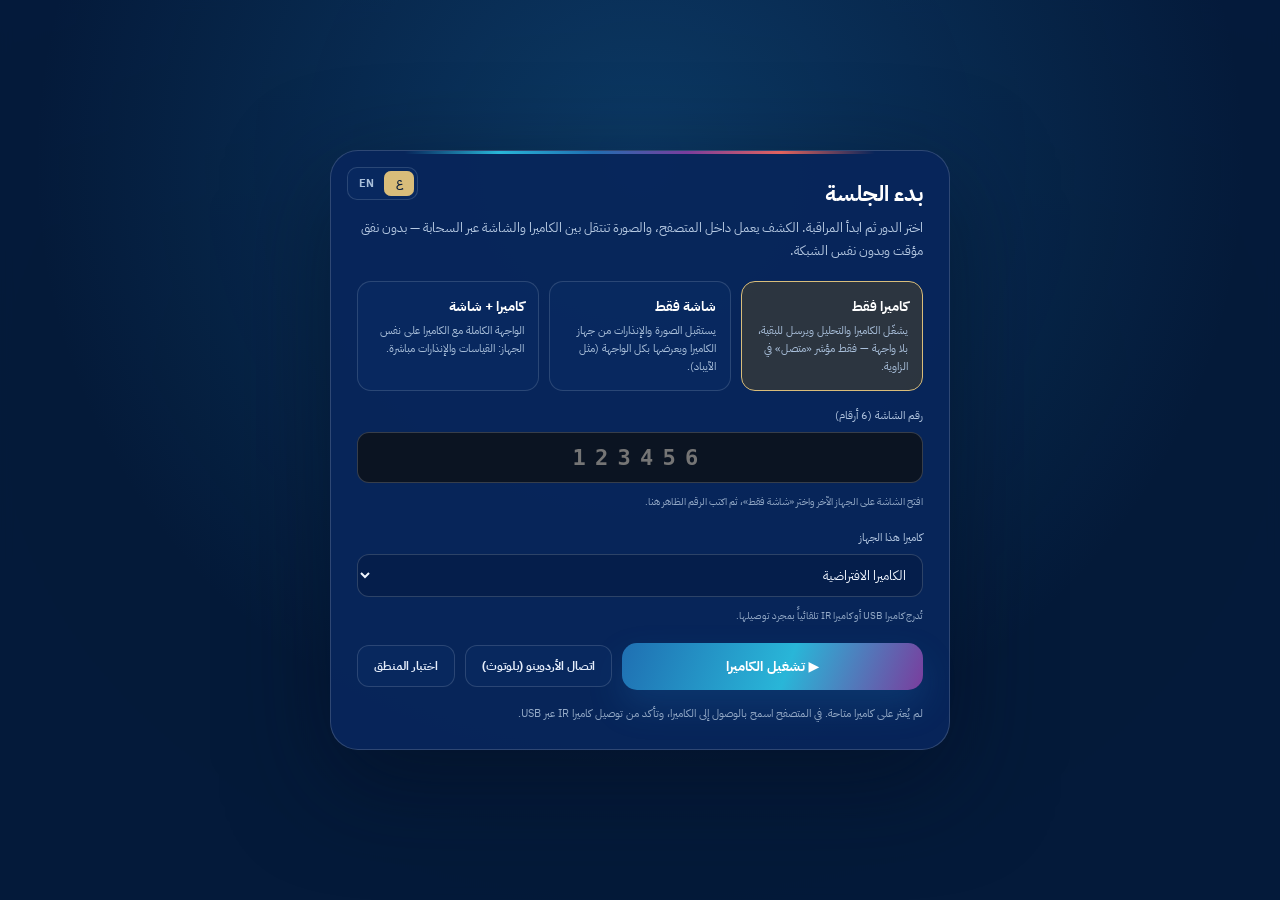
==== site/public/index.html @ 919a6147 "Restore camera and screen combined role" ====
<!DOCTYPE html>
<html lang="ar" dir="rtl">
<head>
<meta charset="utf-8" />
<meta name="viewport" content="width=device-width, initial-scale=1, viewport-fit=cover" />
<meta name="theme-color" content="#070b12" />
<link rel="icon" href="assets/brand-logo.png" />
<title>حارس الحجر الأسود الذكي — Smart Black Stone Guard</title>
<link rel="stylesheet" href="styles.css" />
<link rel="stylesheet" href="theme-andalus.css" />
<link rel="stylesheet" href="theme-dark.css" />
<script>try{document.documentElement.dataset.theme=localStorage.getItem('bsg.theme')||'dark'}catch(e){document.documentElement.dataset.theme='dark'}</script>
</head>
<body>
<div id="app" class="app">

  <canvas id="stage" class="stage"></canvas>
  <div class="solo-badge hidden" id="solo-badge"><i></i><span id="solo-text">متصل</span></div>
  <div class="vignette"></div>

  <!-- ===================== Top bar ===================== -->
  <header class="topbar hud" id="topbar">
    <div class="brand">
      <div class="brand-mark" aria-hidden="true">
        <img class="logo-light" src="assets/brand-logo.png" alt="" />
        <img class="logo-dark" src="assets/brand-logo-dark.png" alt="" />
      </div>
      <div class="brand-text">
        <h1 data-i18n="brand.title">حارس الحجر الأسود الذكي</h1>
        <p data-i18n="brand.sub">SMART BLACK STONE GUARD · WRO 2026 · مبدعو الأندلس</p>
      </div>
    </div>

    <div class="chips">
      <span class="chip" id="chip-role"><i></i><b data-i18n="chip.role">دور</b> <span>—</span></span>
      <span class="chip" id="chip-ai"><i></i><b data-i18n="chip.ai">AI</b> <span>—</span></span>
      <button class="chip chip-btn" id="chip-serial" title="Arduino">
        <i></i><b data-i18n="chip.arduino">الأردوينو</b> <span>—</span>
      </button>
      <span class="chip" id="chip-cloud"><i></i><b data-i18n="chip.cloud">السحابة</b> <span>—</span></span>
      <span class="chip" id="chip-fps"><i></i><b data-i18n="chip.fps">FPS</b> <span>—</span></span>
    </div>

    <div class="top-actions">
      <button class="icon-btn" id="btn-theme" title="الوضع الليلي">◐</button>
      <div class="lang-switch" role="group" aria-label="Language">
        <button data-lang-btn="ar" class="active" title="العربية">ع</button>
        <button data-lang-btn="en" title="English">EN</button>
      </div>
      <button class="icon-btn" id="btn-fullscreen" data-i18n-title="btn.fullscreen" title="ملء الشاشة (F)">⛶</button>
      <button class="icon-btn" id="btn-hud" data-i18n-title="btn.hud" title="إخفاء الواجهة (H)">◱</button>
      <button class="icon-btn" id="btn-settings" data-i18n-title="btn.settings" title="التشخيص والاتصال">⚙</button>
    </div>
  </header>

  <!-- ===================== Alert banner ===================== -->
  <div class="alert-banner hidden" id="alert-banner">
    <span class="pulse-dot"></span>
    <strong data-i18n="alert.title">حالة طوارئ — سقوط مؤكد</strong>
    <span class="alert-reason" id="alert-reason"></span>
  </div>

  <!-- ===================== Bio-metric sidebar ===================== -->
  <aside class="sidebar hud" id="sidebar">
    <h2><span data-i18n="sidebar.title">القياسات الحيوية</span> <span class="live">LIVE</span></h2>

    <div class="metric">
      <div class="metric-head"><span data-i18n="metric.torso">زاوية الجذع</span><b id="m-torso">—</b></div>
      <div class="bar"><div class="bar-fill" id="m-torso-bar"></div></div>
      <div class="metric-foot">
        <span data-i18n="metric.lying">0° مستلقٍ</span>
        <span data-i18n="metric.standing">90° واقف</span>
      </div>
    </div>

    <div class="metric-grid">
      <div class="cell"><span data-i18n="metric.drop">سرعة السقوط</span><b id="m-drop">0.00</b><em data-i18n="metric.unit">م/ث</em></div>
      <div class="cell"><span data-i18n="metric.stability">الاستقرار</span><b id="m-stab">0%</b></div>
      <div class="cell"><span data-i18n="metric.incidents">الحوادث</span><b id="m-incidents">0</b></div>
      <div class="cell"><span data-i18n="metric.light">الإضاءة</span><b id="m-light">—</b></div>
    </div>

    <div class="lamp-row" id="lamp-row">
      <span class="lamp-dot" id="lamp-dot"></span>
      <span id="lamp-text" data-i18n="lamp.idle">اللمبة التلقائية: غير مفعّلة</span>
    </div>

    <div class="subjects" id="subjects">
      <span class="dot"></span><span id="subjects-text" data-i18n="subjects.none">لا يوجد شخص في الإطار</span>
    </div>
  </aside>

  <!-- ===================== Incidents rail ===================== -->
  <aside class="rail hud" id="rail">
    <h2><span data-i18n="rail.title">الصندوق الأسود</span> <span class="count" id="rail-count">0</span></h2>
    <div class="rail-list" id="rail-list">
      <p class="rail-empty" data-i18n="rail.empty">لا توجد حوادث مسجّلة بعد</p>
    </div>
  </aside>

  <!-- ===================== Bottom bar ===================== -->
  <footer class="bottombar hud" id="bottombar">
    <div class="status-wrap">
      <div class="status-line" id="status-text" data-i18n="status.idle">اختر الدور ثم ابدأ المراقبة</div>
      <div class="recovery hidden" id="recovery">
        <span data-i18n="recovery.label">المصاب يقف — إلغاء تلقائي</span>
        <div class="recovery-bar"><div id="recovery-fill"></div></div>
        <b id="recovery-pct">0%</b>
      </div>
    </div>

    <div class="controls">
      <button class="ctl" data-key="f">⛶<span data-i18n="ctl.fullscreen">ملء الشاشة</span></button>
      <button class="ctl" data-key="h">◱<span data-i18n="ctl.hud">الواجهة</span></button>
      <button class="ctl" data-key="t">▶<span data-i18n="ctl.test">اختبار محاكاة</span></button>
      <button class="ctl" data-key="l">💡<span data-i18n="ctl.lamp">اختبار اللمبة</span></button>
      <button class="ctl" data-key="v">🔊<span data-i18n="ctl.voice">الصوت</span></button>
      <button class="ctl" data-key="b">📈<span data-i18n="ctl.sidebar">القياسات</span></button>
      <button class="ctl danger" data-key="q">■<span data-i18n="ctl.quit">إيقاف</span></button>
    </div>
  </footer>

  <!-- ===================== Setup / start panel ===================== -->
  <section class="setup" id="setup">
    <div class="setup-card">
      <div class="lang-switch setup-lang" role="group" aria-label="Language">
        <button data-lang-btn="ar" class="active" title="العربية">ع</button>
        <button data-lang-btn="en" title="English">EN</button>
      </div>
      <div class="setup-head">
        <h2 data-i18n="setup.title">بدء الجلسة</h2>
        <p data-i18n="setup.desc">اختر الدور ثم ابدأ المراقبة. الكشف يعمل داخل المتصفح بالكامل — لا تُرفع أي صورة إلى الخارج.</p>
      </div>

      <div class="role-grid">
        <button class="role selected" data-role="camera">
          <strong data-i18n="setup.cameraRole.title">كاميرا فقط</strong>
          <span data-i18n="setup.cameraRole.desc">يشغّل الكاميرا والتحليل ويرسل للبقية، بلا واجهة — فقط مؤشر «متصل» في الزاوية.</span>
        </button>
        <button class="role" data-role="view">
          <strong data-i18n="setup.viewRole.title">شاشة فقط</strong>
          <span data-i18n="setup.viewRole.desc">يستقبل الصورة والإنذارات من جهاز الكاميرا ويعرضها بكل الواجهة (مثل الآيباد).</span>
        </button>
        <button class="role" data-role="both">
          <strong data-i18n="setup.bothRole.title">كاميرا + شاشة</strong>
          <span data-i18n="setup.bothRole.desc">الواجهة الكاملة مع الكاميرا على نفس الجهاز: القياسات والإنذارات مباشرة.</span>
        </button>
      </div>

      <div class="field" id="pair-row">
        <label for="pair-input" data-i18n="setup.pairLabel">رقم الشاشة (6 أرقام)</label>
        <input id="pair-input" class="pair-input" inputmode="numeric" autocomplete="one-time-code"
               maxlength="6" pattern="[0-9]{6}" placeholder="123456" dir="ltr" />
        <p class="field-hint" data-i18n="setup.pairHint">افتح الشاشة على الجهاز الآخر واختر «شاشة فقط»، ثم اكتب الرقم الظاهر هنا.</p>
      </div>

      <div class="field" id="device-row">
        <label for="device-select" data-i18n="setup.camera">كاميرا هذا الجهاز</label>
        <select id="device-select"><option value="">—</option></select>
        <p class="field-hint" data-i18n="setup.hint">تُدرج كاميرا USB أو كاميرا IR تلقائياً بمجرد توصيلها.</p>
      </div>

      <div class="setup-actions">
        <button class="primary" id="btn-start" data-i18n="setup.start">▶ بدء المراقبة</button>
        <button class="ghost" id="btn-serial" data-i18n="setup.serial">اتصال الأردوينو (بلوتوث)</button>
        <button class="ghost" id="btn-diagnostics" data-i18n="setup.selftest">اختبار المنطق</button>
      </div>

      <p class="setup-note" id="setup-note"></p>
    </div>
  </section>

  <!-- ===================== Waiting (viewer) ===================== -->
  <div class="waiting hidden" id="waiting">
    <div class="waiting-box">
      <div class="spinner"></div>
      <h2 id="waiting-title" data-i18n="waiting.title">بانتظار جهاز الكاميرا…</h2>
      <p id="waiting-desc" data-i18n="waiting.desc">افتح الصفحة على جهاز الكاميرا، واكتب رقم الاقتران التالي في خانة «رقم الشاشة».</p>
      <div class="pair-code-card" id="pair-card">
        <span class="pair-code-label" data-i18n="waiting.codeLabel">رقم الاقتران</span>
        <div class="pair-code" id="pair-code" dir="ltr">------</div>
        <button class="ghost small" id="pair-copy" data-i18n="waiting.copy">نسخ الرقم</button>
      </div>
      <p class="waiting-hint" data-i18n="waiting.codeHint">الرقم يتغيّر لكل جلسة، ويعمل من أي شبكة — لا يلزم نفس الواي فاي.</p>

      <!-- Camera-only: shown while we prove the code with the display -->
      <div class="pair-code-card hidden" id="pair-pending-card">
        <span class="pair-code-label" data-i18n="pair.codeLabel">الرقم الذي أدخلته</span>
        <div class="pair-code" id="pair-pending-code" dir="ltr">------</div>
        <p class="pair-pending-note" data-i18n="pair.pendingNote">لن تُفتح الكاميرا إلا بعد تأكيد الشاشة.</p>
      </div>
    </div>
  </div>

  <!-- ===================== Diagnostics & link drawer ===================== -->
  <div class="drawer hidden" id="drawer">
    <div class="drawer-head">
      <h2 data-i18n="drawer.title">التشخيص والاتصال</h2>
      <button class="icon-btn" id="btn-close-drawer" title="Close">✕</button>
    </div>

    <section class="serial-panel">
      <h3 data-i18n="drawer.serialTitle">منفذ الأردوينو / بلوتوث HC-05</h3>
      <div class="serial-row">
        <select id="port-select"><option value="">—</option></select>
        <button class="ghost small" id="btn-refresh-ports" data-i18n="drawer.refresh">تحديث المنافذ</button>
        <button class="ghost small accent" id="btn-connect-serial" data-i18n="drawer.connect">اتصال</button>
      </div>
      <p class="field-hint" data-i18n="drawer.portsHint">اقترن بـ HC-05 من إعدادات ويندوز أولاً، ثم اختر المنفذ هنا.</p>
      <div class="serial-state" id="serial-state">—</div>

      <h4 data-i18n="drawer.logTitle">آخر الأوامر المرسلة</h4>
      <ul class="cmd-log" id="cmd-log">
        <li class="muted" data-i18n="drawer.noLog">لا توجد أوامر بعد</li>
      </ul>
    </section>

    <section class="serial-panel">
      <h3 data-i18n="drawer.cloudTitle">الموقع السحابي (tawaf.alk.sa)</h3>
      <div class="serial-row">
        <span class="serial-state" id="cloud-state" style="flex:1">—</span>
        <button class="ghost small" id="btn-cloud-check" data-i18n="drawer.cloudCheck">فحص الموقع</button>
      </div>
      <p class="field-hint" data-i18n="drawer.cloudHint">كل إنذار يُرسل إلى /api/alert ويُلغى بـ /api/resolve عند وقوف المصاب.</p>
    </section>

    <div class="drawer-selftest">
      <div class="drawer-head">
        <h2 data-i18n="setup.selftest">اختبار المنطق</h2>
        <button class="ghost small" id="btn-run-selftest" data-i18n="drawer.run">تشغيل الاختبار الذاتي</button>
      </div>
      <pre id="selftest-out" data-i18n="drawer.idle">لم يُشغَّل بعد.</pre>
    </div>

    <div class="drawer-foot" id="drawer-meta"></div>
  </div>

  <div class="toast hidden" id="toast"></div>
</div>

<script type="module" src="js/app.js"></script>
</body>
</html>
---- site/public/styles.css ----
/* =========================================================================
   Smart Black Stone Guard — web console
   Dark glass HUD, RTL first, sized for a laptop and an iPad in landscape.
   ========================================================================= */

@font-face {
  font-family: "PlexArabic";
  src: url("fonts/IBMPlexSansArabic-400.ttf") format("truetype");
  font-weight: 400;
  font-display: swap;
}
@font-face {
  font-family: "PlexArabic";
  src: url("fonts/IBMPlexSansArabic-700.ttf") format("truetype");
  font-weight: 700;
  font-display: swap;
}

/* Palette matches andalus.alk.sa: deep navy scene, white glass cards,
   navy gradients, gold + cyan accent line.
   (#08265b navy · #1768a5 blue · #71d1df cyan · #d9bd7a gold · #8e2525 red) */
:root {
  --bg: #071b3a;
  --glass: rgba(8, 38, 91, 0.72);
  --glass-strong: rgba(6, 31, 74, 0.94);
  --line: rgba(255, 255, 255, 0.18);
  --text: #f2f7ff;
  --muted: #a9bfda;
  --teal: #71d1df;
  --teal-dim: rgba(113, 209, 223, 0.16);
  --red: #e26060;
  --red-deep: #8e2525;
  --amber: #d9bd7a;
  --blue: #7fb3dd;
  --navy: #08265b;
  --gold: #d9bd7a;
  --ink: #112343;
  --radius: 18px;
  --shadow: 0 24px 70px rgba(3, 15, 35, 0.5);
}

* { box-sizing: border-box; }

html, body {
  margin: 0;
  height: 100%;
  background: var(--bg);
  color: var(--text);
  font-family: "PlexArabic", "Segoe UI", system-ui, -apple-system, sans-serif;
  overflow: hidden;
  -webkit-font-smoothing: antialiased;
  -webkit-tap-highlight-color: transparent;
}

.app {
  position: fixed;
  inset: 0;
  isolation: isolate;
}

/* ------------------------------- video stage ---------------------------- */
.stage {
  position: absolute;
  inset: 0;
  width: 100%;
  height: 100%;
  object-fit: cover;
  background: #04070c;
  transform: none;
}

.vignette {
  position: absolute;
  inset: 0;
  pointer-events: none;
  background:
    radial-gradient(ellipse at 50% 45%, transparent 45%, rgba(0, 0, 0, 0.55) 100%),
    linear-gradient(to bottom, rgba(3, 6, 11, 0.82), transparent 22%, transparent 70%, rgba(3, 6, 11, 0.9));
  transition: box-shadow 0.25s ease;
}

body.alarm .vignette {
  box-shadow: inset 0 0 0 8px rgba(255, 59, 78, 0.75), inset 0 0 90px rgba(255, 59, 78, 0.35);
  animation: alarm-pulse 0.85s ease-in-out infinite;
}
@keyframes alarm-pulse {
  0%, 100% { box-shadow: inset 0 0 0 6px rgba(255, 59, 78, 0.5), inset 0 0 60px rgba(255, 59, 78, 0.2); }
  50% { box-shadow: inset 0 0 0 12px rgba(255, 59, 78, 0.9), inset 0 0 130px rgba(255, 59, 78, 0.45); }
}

/* --------------------------------- HUD --------------------------------- */
.hud {
  position: absolute;
  background: var(--glass);
  border: 1px solid var(--line);
  border-radius: var(--radius);
  backdrop-filter: blur(14px) saturate(1.15);
  -webkit-backdrop-filter: blur(14px) saturate(1.15);
  box-shadow: var(--shadow);
  z-index: 5;
}

body.hud-off .hud { opacity: 0; pointer-events: none; }
.hud { transition: opacity 0.22s ease, transform 0.22s ease; }

/* -------------------------------- topbar -------------------------------- */
.topbar {
  inset-block-start: 18px;
  inset-inline: 18px;
  display: flex;
  align-items: center;
  gap: 18px;
  padding: 12px 18px;
  z-index: 9; /* stays usable while the start panel is open */
}

.setup-lang {
  position: absolute;
  inset-block-start: 16px;
  inset-inline-end: 16px;
}

.brand { display: flex; align-items: center; gap: 12px; min-width: 0; }
.brand-mark { color: var(--teal); width: 42px; height: 42px; flex: none; }
.brand-mark svg { width: 100%; height: 100%; }
.brand-text h1 {
  margin: 0;
  font-size: clamp(15px, 1.4vw, 20px);
  font-weight: 700;
  letter-spacing: 0.2px;
  white-space: nowrap;
}
.brand-text p {
  margin: 2px 0 0;
  font-size: 10.5px;
  color: var(--muted);
  letter-spacing: 0.7px;
  direction: ltr;
  text-align: start;
  unicode-bidi: plaintext;
  white-space: nowrap;
}

.chips { display: flex; flex-wrap: wrap; gap: 8px; margin-inline-start: auto; }
.chip {
  display: inline-flex;
  align-items: center;
  gap: 6px;
  padding: 5px 11px;
  border-radius: 999px;
  border: 1px solid var(--line);
  background: rgba(12, 20, 32, 0.7);
  font-size: 11.5px;
  color: var(--muted);
  white-space: nowrap;
}
.chip b { color: var(--text); font-weight: 700; }
.chip i {
  width: 7px; height: 7px; border-radius: 50%;
  background: #5b6b80; box-shadow: 0 0 0 3px rgba(91, 107, 128, 0.14);
}
.chip.on i { background: var(--teal); box-shadow: 0 0 0 3px rgba(46, 230, 200, 0.18); }
.chip.warn i { background: var(--amber); box-shadow: 0 0 0 3px rgba(255, 176, 32, 0.18); }
.chip.off i { background: #64748b; }
.chip.bad i { background: var(--red); box-shadow: 0 0 0 3px rgba(255, 59, 78, 0.2); }

.top-actions { display: flex; gap: 6px; }
.icon-btn {
  width: 34px; height: 34px;
  display: grid; place-items: center;
  background: rgba(18, 28, 44, 0.8);
  color: var(--text);
  border: 1px solid var(--line);
  border-radius: 10px;
  cursor: pointer;
  font-size: 14px;
  transition: background 0.15s ease, border-color 0.15s ease;
}
.icon-btn:hover { background: rgba(32, 48, 72, 0.9); border-color: rgba(120, 180, 230, 0.5); }

/* ------------------------------- sidebar -------------------------------- */
.sidebar {
  inset-block-start: 92px;
  inset-inline-start: 18px;
  width: 268px;
  padding: 16px;
  display: flex;
  flex-direction: column;
  gap: 14px;
}
.sidebar h2, .rail h2 {
  margin: 0;
  font-size: 12px;
  letter-spacing: 0.4px;
  color: var(--muted);
  display: flex;
  align-items: center;
  gap: 8px;
  font-weight: 700;
}
.live {
  font-size: 9px;
  color: var(--teal);
  border: 1px solid rgba(46, 230, 200, 0.4);
  border-radius: 999px;
  padding: 1px 7px;
  direction: ltr;
}

.metric-head { display: flex; justify-content: space-between; align-items: baseline; font-size: 12px; color: var(--muted); }
.metric-head b { color: var(--text); font-size: 19px; font-variant-numeric: tabular-nums; }
.bar { height: 8px; border-radius: 999px; background: rgba(30, 44, 64, 0.9); overflow: hidden; margin-top: 7px; }
.bar-fill {
  height: 100%; width: 90%;
  border-radius: 999px;
  background: linear-gradient(90deg, #2ee6c8, #4aa8ff);
  transition: width 0.18s linear, background 0.25s ease;
}
.bar-fill.low { background: linear-gradient(90deg, #ff3b4e, #ff8a3d); }
.metric-foot { display: flex; justify-content: space-between; font-size: 9.5px; color: #61748c; margin-top: 5px; }

.metric-grid { display: grid; grid-template-columns: 1fr 1fr; gap: 8px; }
.cell {
  background: rgba(16, 25, 39, 0.72);
  border: 1px solid rgba(72, 104, 140, 0.22);
  border-radius: 12px;
  padding: 9px 11px;
  display: flex;
  flex-direction: column;
  gap: 1px;
}
.cell span { font-size: 10px; color: var(--muted); }
.cell b { font-size: 16px; font-variant-numeric: tabular-nums; }
.cell em { font-style: normal; font-size: 9px; color: #61748c; }

.lamp-row, .subjects {
  display: flex; align-items: center; gap: 8px;
  font-size: 11px; color: var(--muted);
  background: rgba(14, 22, 34, 0.7);
  border: 1px solid rgba(72, 104, 140, 0.2);
  border-radius: 10px;
  padding: 7px 10px;
}
.lamp-dot { width: 8px; height: 8px; border-radius: 50%; background: #4a5b70; }
.lamp-row.on .lamp-dot { background: var(--amber); box-shadow: 0 0 12px rgba(255, 176, 32, 0.8); }
.lamp-row.on { color: #ffd08a; }
.subjects .dot { width: 7px; height: 7px; border-radius: 50%; background: var(--teal); box-shadow: 0 0 10px rgba(46, 230, 200, 0.7); }
.subjects.empty .dot { background: #5b6b80; box-shadow: none; }

/* -------------------------------- rail ---------------------------------- */
.rail {
  inset-block-start: 92px;
  inset-inline-end: 18px;
  width: 208px;
  max-height: calc(100vh - 210px);
  padding: 14px;
  display: flex;
  flex-direction: column;
  gap: 10px;
}
.rail h2 .count {
  margin-inline-start: auto;
  font-size: 11px;
  color: var(--teal);
  background: var(--teal-dim);
  padding: 1px 8px;
  border-radius: 999px;
}
.rail-list { display: flex; flex-direction: column; gap: 8px; overflow-y: auto; }
.rail-empty { font-size: 10.5px; color: #61748c; margin: 4px 0; line-height: 1.7; }
.shot {
  position: relative;
  border-radius: 10px;
  overflow: hidden;
  border: 1px solid rgba(90, 130, 170, 0.3);
  background: #0b1220;
  aspect-ratio: 16 / 10;
}
.shot img { width: 100%; height: 100%; object-fit: cover; display: block; }
.shot time {
  position: absolute; bottom: 0; inset-inline: 0;
  font-size: 9.5px; padding: 3px 6px;
  background: linear-gradient(transparent, rgba(0, 0, 0, 0.85));
  direction: ltr; text-align: start;
}

/* ------------------------------ bottombar ------------------------------- */
.bottombar {
  inset-block-end: 18px;
  inset-inline: 18px;
  padding: 12px 16px;
  display: flex;
  align-items: center;
  gap: 18px;
}
.status-wrap { min-width: 0; flex: 1; }
.status-line { font-size: 12.5px; color: #cfe0f5; white-space: nowrap; overflow: hidden; text-overflow: ellipsis; }
.recovery { display: flex; align-items: center; gap: 10px; margin-top: 7px; font-size: 10.5px; color: var(--blue); }
.recovery-bar { flex: 1; height: 6px; border-radius: 999px; background: rgba(30, 44, 64, 0.9); overflow: hidden; max-width: 260px; }
#recovery-fill { height: 100%; width: 0%; background: linear-gradient(90deg, #4aa8ff, #2ee6c8); transition: width 0.12s linear; }
.recovery b { font-variant-numeric: tabular-nums; }

.controls { display: flex; gap: 7px; flex-wrap: wrap; justify-content: flex-end; }
.ctl {
  display: flex; flex-direction: column; align-items: center; gap: 2px;
  min-width: 66px;
  padding: 7px 9px;
  background: rgba(18, 28, 44, 0.8);
  border: 1px solid var(--line);
  border-radius: 12px;
  color: var(--text);
  font-family: inherit;
  font-size: 13px;
  cursor: pointer;
  transition: background 0.15s ease, transform 0.1s ease, border-color 0.15s ease;
}
.ctl span { font-size: 9px; color: var(--muted); white-space: nowrap; }
.ctl:hover { background: rgba(34, 52, 78, 0.9); border-color: rgba(120, 180, 230, 0.45); }
.ctl:active { transform: translateY(1px); }
.ctl.danger { border-color: rgba(255, 59, 78, 0.45); color: #ff8c98; }
.ctl.active { border-color: rgba(46, 230, 200, 0.6); background: rgba(20, 60, 60, 0.75); }

/* -------------------------------- alert --------------------------------- */
.alert-banner {
  position: absolute;
  inset-block-start: 92px;
  inset-inline: 0;
  margin-inline: auto;
  width: fit-content;
  max-width: min(760px, 92vw);
  display: flex;
  align-items: center;
  gap: 12px;
  padding: 12px 22px;
  border-radius: 999px;
  background: linear-gradient(100deg, rgba(150, 12, 28, 0.94), rgba(88, 6, 18, 0.94));
  border: 1px solid rgba(255, 120, 130, 0.55);
  box-shadow: 0 14px 40px rgba(255, 20, 45, 0.28);
  z-index: 6;
  animation: banner-in 0.25s ease;
}
.alert-banner strong { font-size: 15px; color: #fff; }
.alert-reason { font-size: 11px; color: #ffd7db; direction: ltr; }
.pulse-dot { width: 10px; height: 10px; border-radius: 50%; background: #ff5c6c; box-shadow: 0 0 0 0 rgba(255, 92, 108, 0.7); animation: pulse 1.1s infinite; }
@keyframes pulse {
  70% { box-shadow: 0 0 0 12px rgba(255, 92, 108, 0); }
  100% { box-shadow: 0 0 0 0 rgba(255, 92, 108, 0); }
}
@keyframes banner-in { from { opacity: 0; transform: translateY(-8px); } to { opacity: 1; transform: none; } }

/* -------------------------------- setup --------------------------------- */
.setup {
  position: absolute;
  inset: 0;
  display: grid;
  place-items: center;
  padding: 24px;
  z-index: 8;
  background:
    radial-gradient(circle at 50% 20%, rgba(20, 60, 90, 0.35), transparent 60%),
    rgba(4, 7, 12, 0.86);
  backdrop-filter: blur(6px);
  overflow-y: auto;
}
.setup.hidden { display: none; }
.setup-card {
  position: relative;
  width: min(620px, 100%);
  background: var(--glass-strong);
  border: 1px solid var(--line);
  border-radius: 24px;
  padding: 26px;
  box-shadow: var(--shadow);
}
.setup-head h2 { margin: 0 0 6px; font-size: 22px; }
.setup-head p { margin: 0 0 18px; font-size: 12.5px; color: var(--muted); line-height: 1.9; }

.role-grid { display: grid; grid-template-columns: repeat(3, minmax(0, 1fr)); gap: 10px; margin-bottom: 16px; }
.role {
  text-align: start;
  padding: 14px;
  border-radius: 14px;
  border: 1px solid var(--line);
  background: rgba(16, 25, 39, 0.7);
  color: var(--text);
  font-family: inherit;
  cursor: pointer;
  display: flex;
  flex-direction: column;
  gap: 5px;
  transition: border-color 0.15s ease, background 0.15s ease;
}
.role strong { font-size: 13.5px; }
.role span { font-size: 10.5px; color: var(--muted); line-height: 1.7; }
.role.selected { border-color: rgba(46, 230, 200, 0.65); background: rgba(16, 58, 56, 0.55); }

.field { display: flex; flex-direction: column; gap: 8px; margin-bottom: 18px; }
.field label { font-size: 11px; color: var(--muted); }
.field select {
  width: 100%;
  padding: 10px 12px;
  border-radius: 12px;
  border: 1px solid var(--line);
  background: rgba(12, 20, 32, 0.95);
  color: var(--text);
  font-family: inherit;
  font-size: 12.5px;
}
.field-hint { margin: 2px 0 0; font-size: 10px; color: #66798f; line-height: 1.8; }

.pair-input {
  width: 100%;
  padding: 12px 14px;
  border-radius: 12px;
  border: 1px solid var(--line);
  background: rgba(12, 20, 32, 0.95);
  color: var(--text);
  font-family: "IBM Plex Mono", ui-monospace, monospace;
  font-size: 22px;
  font-weight: 700;
  letter-spacing: 0.42em;
  text-align: center;
  outline: none;
}
.pair-input:focus { border-color: rgba(46, 230, 200, 0.65); box-shadow: 0 0 0 3px rgba(46, 230, 200, 0.12); }

.setup-actions { display: flex; gap: 10px; align-items: center; flex-wrap: wrap; }
.primary {
  flex: 1;
  min-width: 190px;
  padding: 13px 20px;
  border-radius: 14px;
  border: none;
  background: linear-gradient(100deg, #1fd3b6, #3d92ff);
  color: #04121a;
  font-family: inherit;
  font-size: 14px;
  font-weight: 700;
  cursor: pointer;
  box-shadow: 0 12px 30px rgba(31, 211, 182, 0.25);
}
.primary:disabled { opacity: 0.6; cursor: progress; }
.ghost {
  padding: 11px 16px;
  border-radius: 12px;
  border: 1px solid var(--line);
  background: rgba(18, 28, 44, 0.8);
  color: var(--text);
  font-family: inherit;
  font-size: 12px;
  cursor: pointer;
}
.ghost:hover { border-color: rgba(120, 180, 230, 0.5); }
.setup-note { margin: 14px 0 0; font-size: 10.5px; color: #6b7f99; line-height: 1.9; }
.setup-note:empty { display: none; }

/* ---------------------------- share links ------------------------------- */
.share-row {
  margin-top: 16px;
  padding-top: 14px;
  border-top: 1px solid var(--line);
  display: grid;
  grid-template-columns: 1fr 1fr;
  gap: 8px;
}
.share-title {
  grid-column: 1 / -1;
  font-size: 10px;
  letter-spacing: 0.14em;
  text-transform: uppercase;
  color: #6b7f99;
}
.share-copy {
  display: flex;
  flex-direction: column;
  gap: 3px;
  padding: 9px 11px;
  border-radius: 11px;
  border: 1px solid var(--line);
  background: rgba(18, 28, 44, 0.8);
  color: var(--text);
  font-family: inherit;
  text-align: start;
  cursor: pointer;
  min-width: 0;
}
.share-copy:hover { border-color: rgba(120, 180, 230, 0.55); }
.share-copy b { font-size: 11px; font-weight: 600; }
.share-copy span {
  font-size: 10px;
  color: #7d93ad;
  direction: ltr;
  text-align: start;
  white-space: nowrap;
  overflow: hidden;
  text-overflow: ellipsis;
}
.share-note {
  grid-column: 1 / -1;
  font-size: 10px;
  color: #66798f;
  line-height: 1.8;
}
@media (max-width: 520px) {
  .share-row { grid-template-columns: 1fr; }
}

/* ------------------------------- waiting -------------------------------- */
.waiting {
  position: absolute; inset: 0;
  display: grid; place-items: center;
  z-index: 7;
  background: rgba(4, 7, 12, 0.96);
}
.waiting.hidden { display: none; }
.waiting-box { text-align: center; max-width: 420px; padding: 28px; }
.waiting-box h2 { font-size: 19px; margin: 18px 0 8px; }
.waiting-box p { font-size: 12px; color: var(--muted); line-height: 1.9; margin: 0; }
.pair-code-card {
  margin: 22px auto 14px;
  padding: 16px 20px 14px;
  max-width: 320px;
  border: 1px solid rgba(46, 230, 200, 0.32);
  border-radius: 18px;
  background: rgba(10, 24, 30, 0.75);
  display: flex;
  flex-direction: column;
  align-items: center;
  gap: 8px;
}
.pair-code-label { font-size: 10.5px; color: var(--muted); letter-spacing: 0.02em; }
.pair-code {
  font-family: "IBM Plex Mono", ui-monospace, monospace;
  font-size: clamp(34px, 9vw, 46px);
  font-weight: 700;
  letter-spacing: 0.22em;
  padding-inline-start: 0.22em;
  color: var(--teal);
  text-shadow: 0 0 22px rgba(46, 230, 200, 0.35);
  line-height: 1.1;
}
.waiting-hint { font-size: 10.5px !important; color: #6b7f99 !important; }
.pair-pending-note { font-size: 10.5px; color: #6b7f99; margin: 0; }
.pair-code-card.hold { border-color: rgba(255, 120, 120, 0.6); }

/* Camera-only shell: from the moment pairing starts, the dashboard is gone.
   Only the pending card (and later the solo badge) may ever be seen here. */
body.cam-shell .hud,
body.cam-shell .video-hint,
body.cam-shell .alert-banner { display: none !important; }

/* long-press to stop on the camera-only badge (position/colours live in the themes) */
.solo-badge {
  touch-action: none;
  -webkit-user-select: none;
  user-select: none;
  cursor: pointer;
}
.solo-badge::after {
  content: "";
  position: absolute;
  inset: 0;
  border-radius: inherit;
  box-shadow: inset 0 0 0 2px rgba(255, 120, 120, 0.75);
  opacity: 0;
  transition: opacity 0.15s ease;
  pointer-events: none;
}
.solo-badge.hold::after { opacity: 1; }
.spinner {
  width: 42px; height: 42px; margin: 0 auto;
  border-radius: 50%;
  border: 3px solid rgba(46, 230, 200, 0.18);
  border-top-color: var(--teal);
  animation: spin 1s linear infinite;
}
@keyframes spin { to { transform: rotate(360deg); } }

/* ------------------------------- drawer --------------------------------- */
.drawer {
  position: absolute;
  inset-block: 0;
  inset-inline-end: 0;
  width: min(480px, 96vw);
  background: rgba(6, 11, 19, 0.97);
  border-inline-start: 1px solid var(--line);
  z-index: 10;
  display: flex;
  flex-direction: column;
  padding: 18px;
  gap: 12px;
  transition: transform 0.25s ease;
}
.drawer.hidden { transform: translateX(-110%); display: flex; pointer-events: none; }
html[dir="rtl"] .drawer.hidden { transform: translateX(110%); }
.drawer-head { display: flex; align-items: center; justify-content: space-between; }
.drawer-head h2 { margin: 0; font-size: 16px; }
.diag-body { flex: 1; overflow: auto; display: flex; flex-direction: column; gap: 10px; }
.diag-body pre {
  margin: 0;
  padding: 12px;
  border-radius: 12px;
  background: rgba(12, 20, 32, 0.9);
  border: 1px solid rgba(72, 104, 140, 0.22);
  font-family: "SFMono-Regular", Consolas, monospace;
  font-size: 10.5px;
  line-height: 1.7;
  whitespace: pre-wrap;
  white-space: pre-wrap;
  direction: ltr;
  text-align: left;
  max-height: 60vh;
  overflow: auto;
}
.drawer-foot { font-size: 10px; color: #61748c; direction: ltr; text-align: left; line-height: 1.7; }

/* -------------------------------- toast --------------------------------- */
.toast {
  position: absolute;
  inset-block-end: 104px;
  inset-inline: 0;
  margin-inline: auto;
  width: fit-content;
  max-width: 80vw;
  padding: 10px 18px;
  border-radius: 12px;
  background: rgba(12, 24, 40, 0.95);
  border: 1px solid rgba(46, 230, 200, 0.45);
  color: var(--text);
  font-size: 12px;
  z-index: 12;
  animation: banner-in 0.2s ease;
}
.toast.hidden { display: none; }
.toast.error { border-color: rgba(255, 59, 78, 0.6); color: #ffc9cf; }

/* --------------------------- language switch ---------------------------- */
.lang-switch {
  display: flex;
  align-items: center;
  gap: 2px;
  padding: 3px;
  border-radius: 10px;
  background: rgba(18, 28, 44, 0.8);
  border: 1px solid var(--line);
}
.lang-switch button {
  border: none;
  background: transparent;
  color: var(--muted);
  font-family: inherit;
  font-size: 11px;
  font-weight: 700;
  padding: 4px 8px;
  border-radius: 7px;
  cursor: pointer;
  min-width: 30px;
}
.lang-switch button.active {
  background: rgba(46, 230, 200, 0.18);
  color: var(--teal);
  box-shadow: inset 0 0 0 1px rgba(46, 230, 200, 0.35);
}

.chip-btn {
  font-family: inherit;
  cursor: pointer;
}
.chip-btn:hover { border-color: rgba(46, 230, 200, 0.5); }

/* ---------------------------- serial panel ------------------------------ */
.drawer { overflow-y: auto; }
.serial-panel {
  border: 1px solid var(--line);
  border-radius: 14px;
  padding: 12px;
  background: rgba(12, 20, 32, 0.72);
  display: flex;
  flex-direction: column;
  gap: 8px;
}
.serial-panel h3 {
  margin: 0;
  font-size: 12px;
  color: var(--text);
  font-weight: 700;
}
.serial-panel h4 {
  margin: 6px 0 0;
  font-size: 10.5px;
  color: var(--muted);
  font-weight: 400;
}
.serial-row { display: flex; gap: 6px; flex-wrap: wrap; }
.serial-row select {
  flex: 1;
  min-width: 120px;
  padding: 8px 10px;
  border-radius: 10px;
  border: 1px solid var(--line);
  background: rgba(8, 14, 24, 0.95);
  color: var(--text);
  font-family: inherit;
  font-size: 11.5px;
}
.ghost.small { padding: 8px 10px; font-size: 10.5px; }
.ghost.accent { border-color: rgba(46, 230, 200, 0.5); color: var(--teal); }
.serial-state {
  font-size: 11px;
  color: var(--muted);
  padding: 6px 9px;
  border-radius: 9px;
  background: rgba(8, 14, 24, 0.7);
  direction: ltr;
  text-align: start;
  unicode-bidi: plaintext;
}
.serial-state.on { color: var(--teal); }
.serial-state.bad { color: #ff8c98; }
.cmd-log {
  list-style: none;
  margin: 0;
  padding: 0;
  display: flex;
  flex-direction: column;
  gap: 4px;
  max-height: 118px;
  overflow-y: auto;
}
.cmd-log li {
  font-size: 10.5px;
  font-family: "SFMono-Regular", Consolas, monospace;
  color: #b9cbe0;
  background: rgba(8, 14, 24, 0.7);
  border-radius: 7px;
  padding: 4px 8px;
  direction: ltr;
  text-align: left;
  unicode-bidi: plaintext;
}
.cmd-log li.muted { color: #61748c; font-family: inherit; direction: inherit; text-align: inherit; }
.cmd-log li.fail { color: #ff9aa3; }
.drawer-selftest { display: flex; flex-direction: column; gap: 8px; }
.drawer-selftest .drawer-head { gap: 8px; }

/* LTR mirroring for the few things that are not logical */
html[dir="ltr"] .brand-text p { text-align: left; }
html[dir="ltr"] .metric-head b { direction: ltr; }

/* ------------------------ video tap / lightbox -------------------------- */
.stage { cursor: zoom-in; }
body.hud-off .stage { cursor: zoom-out; }

.video-hint {
  position: absolute;
  inset-block-end: 110px;
  inset-inline: 0;
  margin-inline: auto;
  width: fit-content;
  padding: 8px 16px;
  border-radius: 999px;
  background: rgba(8, 16, 28, 0.88);
  border: 1px solid rgba(46, 230, 200, 0.35);
  color: #cfe8ff;
  font-size: 11.5px;
  z-index: 7;
  pointer-events: none;
  animation: banner-in 0.25s ease;
  transition: opacity 0.6s ease;
}
.video-hint.fade { opacity: 0; }

.lightbox {
  position: absolute;
  inset: 0;
  z-index: 30;
  display: grid;
  place-items: center;
  gap: 10px;
  background: rgba(2, 5, 10, 0.94);
  backdrop-filter: blur(6px);
  padding: 24px;
}
.lightbox.hidden { display: none !important; }
.lightbox img {
  max-width: min(94vw, 1500px);
  max-height: 84vh;
  border-radius: 14px;
  border: 1px solid rgba(120, 180, 230, 0.35);
  box-shadow: 0 24px 70px rgba(0, 0, 0, 0.6);
  background: #04070c;
}
.lightbox-caption {
  font-size: 12px;
  color: var(--muted);
  display: flex;
  gap: 12px;
  align-items: center;
}
.lightbox-close {
  position: absolute;
  inset-block-start: 18px;
  inset-inline-end: 18px;
  width: 40px;
  height: 40px;
  border-radius: 12px;
  border: 1px solid var(--line);
  background: rgba(18, 28, 44, 0.9);
  color: var(--text);
  font-size: 16px;
  cursor: pointer;
}
.shot { cursor: zoom-in; }
.shot:hover { border-color: rgba(46, 230, 200, 0.6); }

.hidden { display: none !important; }
.hidden-soft { visibility: hidden; }

/* ------------------------------ responsive ------------------------------ */
@media (max-width: 1180px) {
  .rail { display: none; }
  .brand-text p { display: none; }
}

@media (max-width: 900px) {
  .topbar { padding: 10px 12px; gap: 10px; inset-block-start: 10px; inset-inline: 10px; }
  .brand-mark { width: 32px; height: 32px; }
  .brand-text h1 { font-size: 13px; }
  .chips { gap: 5px; }
  .chip { padding: 4px 8px; font-size: 9.5px; }
  .chip b { display: none; }
  .sidebar {
    inset-block-start: auto;
    inset-block-end: 84px;
    inset-inline-start: 10px;
    width: 210px;
    padding: 11px;
    gap: 9px;
  }
  .metric-grid { gap: 6px; }
  .cell { padding: 7px 8px; }
  .cell b { font-size: 14px; }
  .bottombar { inset-inline: 10px; inset-block-end: 10px; padding: 9px 10px; gap: 8px; flex-wrap: wrap; }
  .status-wrap { flex-basis: 100%; }
  .status-line { font-size: 11px; }
  .controls { width: 100%; justify-content: space-between; gap: 4px; }
  .ctl { min-width: 0; flex: 1; padding: 6px 4px; font-size: 12px; }
  .ctl span { font-size: 8px; }
  .setup-card { padding: 18px; }
  .role-grid { grid-template-columns: 1fr; }
  .alert-banner { inset-block-start: 74px; padding: 9px 14px; gap: 8px; }
  .alert-banner strong { font-size: 12.5px; }
  .alert-reason { display: none; }
}

/* ------------------------- phones (camera on mobile) --------------------- */
@media (max-width: 700px) {
  .topbar {
    flex-wrap: wrap;
    row-gap: 8px;
    padding: 10px 12px;
  }
  .brand-text { display: none; }
  .brand { flex: none; }
  .top-actions { margin-inline-start: auto; }
  .chips {
    order: 3;
    width: 100%;
    margin-inline-start: 0;
    flex-wrap: nowrap;
    overflow-x: auto;
    scrollbar-width: none;
  }
  .chips::-webkit-scrollbar { display: none; }
  .chip { flex: none; }
  /* The start card is taller than a phone screen: anchor it under the bar
     and let it scroll instead of being clipped at the top. */
  .setup { place-items: start center; padding: 150px 14px 28px; }
  .setup-card { padding: 16px; }
}

@media (max-height: 560px) {
  .sidebar { display: none; }
}
---- site/public/theme-andalus.css ----
/* =========================================================================
   ANDALUS THEME — white surfaces, same palette as andalus.alk.sa
   White glass (#fff / #f7f9fc), navy ink #112343, blue #1768a5,
   gold #d9bd7a, red #8e2525, plus the 1984 mark's cyan #29b6d8,
   blue #1f6fb2, purple #7a3d9d and coral #e2635e.
   Structure and behaviour are untouched: this file only repaints.
   ========================================================================= */

html, body { background: #f4f7fb; color: #112343; }

#app {
  background:
    radial-gradient(circle at 88% -8%, rgba(41, 182, 216, 0.16), transparent 42%),
    radial-gradient(circle at 6% 108%, rgba(122, 61, 157, 0.12), transparent 40%),
    #f4f7fb;
}

.stage { background: #e8eef7; }
/* No scrim bands: the camera image must stay clean, only a soft edge. */
.vignette {
  background: radial-gradient(ellipse at 50% 45%, transparent 58%, rgba(6, 26, 61, 0.18) 100%);
}
body.alarm .vignette {
  box-shadow: inset 0 0 0 8px rgba(142, 37, 37, 0.72), inset 0 0 90px rgba(142, 37, 37, 0.28);
  animation: alarm-pulse 0.85s ease-in-out infinite;
}
@keyframes alarm-pulse {
  0%, 100% { box-shadow: inset 0 0 0 6px rgba(142, 37, 37, 0.5), inset 0 0 60px rgba(142, 37, 37, 0.18); }
  50% { box-shadow: inset 0 0 0 12px rgba(142, 37, 37, 0.85), inset 0 0 130px rgba(142, 37, 37, 0.4); }
}

/* -------------------------------- brand --------------------------------- */
.brand-mark img {
  width: 100%;
  height: 100%;
  object-fit: contain;
  display: block;
}
/* Light surfaces use the navy “1984” mark; dark mode uses the white one. */
.brand-mark .logo-dark { display: none; }

/* --------------------- camera-only mode: badge only --------------------- */
.solo-badge {
  position: fixed;
  inset-block-start: 14px;
  inset-inline-start: 14px;
  z-index: 20;
  display: inline-flex;
  align-items: center;
  gap: 8px;
  padding: 7px 14px;
  border-radius: 999px;
  background: rgba(255, 255, 255, 0.94);
  border: 1px solid #dce4ef;
  color: #112343;
  font-family: inherit;
  font-size: 12px;
  font-weight: 600;
  box-shadow: 0 10px 26px rgba(6, 26, 61, 0.18);
  cursor: pointer;
}
.solo-badge i {
  width: 8px;
  height: 8px;
  border-radius: 50%;
  background: #1f6fb2;
  box-shadow: 0 0 0 3px rgba(31, 111, 178, 0.18);
}
.solo-badge.warn i { background: #d9bd7a; box-shadow: 0 0 0 3px rgba(217, 189, 122, 0.24); }
.solo-badge.bad i { background: #8e2525; box-shadow: 0 0 0 3px rgba(142, 37, 37, 0.2); }

body.solo .hud,
body.solo .video-hint,
body.solo .alert-banner,
body.solo .waiting { display: none !important; }
.brand-text h1 { color: #112343; }
.brand-text p { color: #6b7c94; }

/* -------------------------------- HUD panels ---------------------------- */
.hud {
  background: rgba(255, 255, 255, 0.94);
  border: 1px solid #dce4ef;
  color: #112343;
  box-shadow: 0 18px 50px rgba(6, 26, 61, 0.16), 0 2px 8px rgba(6, 26, 61, 0.06);
}
.icon-btn {
  background: #f7f9fc;
  border-color: #dce4ef;
  color: #263957;
}
.icon-btn:hover { background: #eaf1f9; border-color: #1768a5; }

/* --------------------------------- chips -------------------------------- */
.chip {
  background: #ffffff;
  border: 1px solid #dce4ef;
  color: #4a5d79;
}
.chip b { color: #112343; }
.chip i { background: #9aaec5; box-shadow: 0 0 0 3px rgba(154, 174, 197, 0.16); }
.chip.on i { background: #1f6fb2; box-shadow: 0 0 0 3px rgba(31, 111, 178, 0.18); }
.chip.warn i { background: #29b6d8; box-shadow: 0 0 0 3px rgba(41, 182, 216, 0.2); }
.chip.bad i { background: #8e2525; box-shadow: 0 0 0 3px rgba(142, 37, 37, 0.18); }
.chip-btn:hover { border-color: #1768a5; }

/* -------------------------------- sidebar ------------------------------- */
.live { color: #1f6fb2; border-color: rgba(31, 111, 178, 0.4); }
.bar { background: #e8edf4; }
.bar-fill { background: linear-gradient(90deg, #29b6d8, #1f6fb2 55%, #7a3d9d); }
.bar-fill.low { background: linear-gradient(90deg, #e2635e, #d9bd7a); }
.sidebar h2, .rail h2 { color: #5b6f8a; }
.metric-head { color: #6b7c94; }
.metric-head b { color: #112343; }
.metric-foot, .cell em, .rail-empty, .drawer-foot { color: #8491a4; }
.cell { background: #f7f9fc; border: 1px solid #e8edf4; }
.cell span { color: #6b7c94; }
.cell b { color: #112343; }
.lamp-row, .subjects { background: #f7f9fc; border-color: #e8edf4; color: #4a5d79; }
.lamp-row.on .lamp-dot { background: #d9bd7a; box-shadow: 0 0 12px rgba(217, 189, 122, 0.85); }
.lamp-row.on { color: #8a6d24; }
.subjects .dot { background: #1f6fb2; box-shadow: 0 0 10px rgba(31, 111, 178, 0.45); }
.subjects.empty .dot { background: #b4c2d4; box-shadow: none; }
.rail h2 .count { color: #1f6fb2; background: rgba(31, 111, 178, 0.1); }
.shot { background: #eaf1f9; border-color: #dce4ef; }
.shot:hover { border-color: #1f6fb2; }
.shot time { background: linear-gradient(transparent, rgba(6, 26, 61, 0.82)); color: #fff; }

/* ------------------------------- bottombar ------------------------------ */
.bottombar { background: rgba(255, 255, 255, 0.95); }
.status-line { color: #263957; }
.recovery { color: #1768a5; }
.recovery-bar { background: #e8edf4; }
#recovery-fill { background: linear-gradient(90deg, #29b6d8, #1f6fb2); }
.ctl { background: #f7f9fc; border-color: #dce4ef; color: #112343; }
.ctl span { color: #6b7c94; }
.ctl:hover { background: #eaf1f9; border-color: #1768a5; }
.ctl.danger { border-color: rgba(142, 37, 37, 0.35); color: #8e2525; }
.ctl.active { border-color: #d9bd7a; background: #fbf6e9; }

/* --------------------------------- alert -------------------------------- */
.alert-banner {
  background: #fff1f1;
  border: 1px solid #ffd8d8;
  box-shadow: 0 14px 40px rgba(142, 37, 37, 0.22);
}
.alert-banner strong { color: #8e2525; }
.alert-reason { color: #8e2525; opacity: 0.8; }
.pulse-dot { background: #8e2525; animation: pulse 1.1s infinite; }
@keyframes pulse {
  70% { box-shadow: 0 0 0 12px rgba(142, 37, 37, 0); }
  100% { box-shadow: 0 0 0 0 rgba(142, 37, 37, 0); }
}

/* -------------------------- start card (white glass) -------------------- */
.setup {
  background:
    radial-gradient(circle at 50% 16%, rgba(41, 182, 216, 0.14), transparent 60%),
    radial-gradient(circle at 80% 90%, rgba(122, 61, 157, 0.1), transparent 55%),
    #f4f7fb;
}
.setup-card {
  background: #ffffff;
  border: 1px solid #dce4ef;
  border-radius: 28px;
  color: #112343;
  box-shadow: 0 32px 100px rgba(6, 26, 61, 0.12), 0 8px 26px rgba(6, 26, 61, 0.06);
}
.setup-card::before {
  content: "";
  position: absolute;
  inset: 0 12% auto;
  height: 3px;
  background: linear-gradient(90deg, transparent, #29b6d8, #1f6fb2, #7a3d9d, #e2635e, transparent);
}
.setup-head h2 { color: #112343; }
.setup-head p { color: #4a5d79; }
.setup-card .role {
  background: #f7f9fc;
  border: 1px solid #dce4ef;
  color: #112343;
}
.setup-card .role strong { color: #112343; }
.setup-card .role span { color: #6b7c94; }
.setup-card .role:hover { border-color: #b9cde4; }
.setup-card .role.selected {
  border-color: #1f6fb2;
  background: #f2f8fd;
  box-shadow: 0 0 0 1px rgba(31, 111, 178, 0.25) inset;
}
.setup-card .field label { color: #263957; }
.setup-card .field select {
  background: #f7f9fc;
  border: 1px solid #dce4ef;
  color: #112343;
}
.setup-card .field-hint { color: #8491a4; }
.setup-card .setup-note { color: #8491a4; }
.setup-card .share-title { color: #8491a4; }
.setup-card .share-note { color: #8491a4; }
.setup-card .share-row { border-top: 1px solid #e8edf4; }
.setup-card .share-copy {
  background: #f7f9fc;
  border: 1px solid #dce4ef;
  color: #112343;
}
.setup-card .share-copy b { color: #263957; }
.setup-card .share-copy span { color: #8491a4; }
.setup-card .share-copy:hover { border-color: #1768a5; }
.setup-card .ghost {
  background: #f4f7fb;
  border: 1px solid #dce4ef;
  color: #263957;
  font-weight: 600;
}
.setup-card .ghost:hover { border-color: #1768a5; color: #0d4a7a; }
.setup-card .lang-switch {
  background: #f4f7fb;
  border: 1px solid #dce4ef;
}
.setup-card .lang-switch button { color: #8491a4; }
.setup-card .lang-switch button.active {
  background: #1768a5;
  color: #fff;
  box-shadow: none;
}
.primary {
  background: linear-gradient(110deg, #1f6fb2, #29b6d8 55%, #7a3d9d);
  color: #fff;
  border-radius: 15px;
  box-shadow: 0 16px 34px rgba(31, 111, 178, 0.24);
  letter-spacing: 0.01em;
}
.primary:hover { filter: brightness(1.06); }

/* ------------------------------- waiting -------------------------------- */
.waiting { background: rgba(244, 247, 251, 0.985); }
.pair-code-card { background: #fff; border-color: rgba(31, 111, 178, 0.3); }
.pair-code { color: #112343; text-shadow: none; }
.pair-code-label,
.waiting-hint { color: #6b7c94 !important; }
.waiting-box h2 { color: #112343; }
.waiting-box p { color: #6b7c94; }
.spinner { border-color: rgba(31, 111, 178, 0.15); border-top-color: #1f6fb2; }

/* -------------------------------- drawer -------------------------------- */
.drawer {
  background: #ffffff;
  border-inline-start: 1px solid #dce4ef;
  color: #112343;
  box-shadow: -18px 0 50px rgba(6, 26, 61, 0.14);
}
.drawer-head h2 { color: #112343; }
.diag-body pre { background: #f7f9fc; border-color: #e8edf4; color: #263957; }
.serial-panel { background: #f7f9fc; border-color: #e8edf4; }
.serial-panel h3 { color: #112343; }
.serial-panel h4 { color: #6b7c94; }
.serial-row select { background: #fff; border-color: #dce4ef; color: #112343; }
.serial-state { background: #eef3f9; color: #4a5d79; }
.serial-state.on { color: #1f6fb2; }
.serial-state.bad { color: #8e2525; }
.cmd-log li { color: #263957; background: #eef3f9; }
.cmd-log li.muted { color: #8491a4; }
.cmd-log li.fail { color: #8e2525; }
.drawer .ghost {
  background: #f4f7fb;
  border: 1px solid #dce4ef;
  color: #263957;
  font-weight: 600;
}
.drawer .ghost:hover { border-color: #1768a5; color: #0d4a7a; }
.ghost.accent { border-color: rgba(31, 111, 178, 0.45); color: #1768a5; }

/* --------------------------------- toast -------------------------------- */
.toast {
  background: #ffffff;
  border: 1px solid #dce4ef;
  color: #112343;
  box-shadow: 0 14px 34px rgba(6, 26, 61, 0.16);
}
.toast.error { border-color: #ffd8d8; background: #fff1f1; color: #8e2525; }

/* ---------------------------- language switch --------------------------- */
.lang-switch { background: #ffffff; border: 1px solid #dce4ef; }
.lang-switch button { color: #6b7c94; }
.lang-switch button.active {
  background: #eaf3fb;
  color: #1768a5;
  box-shadow: inset 0 0 0 1px rgba(23, 104, 165, 0.3);
}
.setup-card .lang-switch button.active { background: #1768a5; color: #fff; box-shadow: none; }

/* ------------------------- video hint / lightbox ------------------------ */
.video-hint {
  background: rgba(255, 255, 255, 0.95);
  border: 1px solid #dce4ef;
  color: #263957;
  box-shadow: 0 12px 30px rgba(6, 26, 61, 0.14);
}
.lightbox { background: rgba(4, 16, 36, 0.95); }
.lightbox img { border: 1px solid rgba(255, 255, 255, 0.25); background: #071b3a; }
.lightbox-caption { color: #dbe8f8; }
.lightbox-close { background: rgba(255, 255, 255, 0.94); border-color: #dce4ef; color: #112343; }
---- site/public/theme-dark.css ----
/* =========================================================================
   ANDALUS THEME — DARK MODE
   Navy scene #071b3a, navy glass panels, gold + cyan accents.
   Scoped to [data-theme="dark"] on <html>; light stays in theme-andalus.css.
   ========================================================================= */

html[data-theme="dark"] { background: #071b3a; color: #f2f7ff; }

/* dark mode shows the white “1984” mark */
html[data-theme="dark"] .brand-mark .logo-light { display: none; }
html[data-theme="dark"] .brand-mark .logo-dark { display: block; }

html[data-theme="dark"] .solo-badge {
  background: rgba(8, 38, 91, 0.92);
  border: 1px solid rgba(255, 255, 255, 0.2);
  color: #f2f7ff;
  box-shadow: 0 12px 30px rgba(3, 15, 35, 0.45);
}
html[data-theme="dark"] .solo-badge i { background: #71d1df; box-shadow: 0 0 0 3px rgba(113, 209, 223, 0.22); }
html[data-theme="dark"] .solo-badge.warn i { background: #d9bd7a; box-shadow: 0 0 0 3px rgba(217, 189, 122, 0.24); }
html[data-theme="dark"] .solo-badge.bad i { background: #ff9a9a; box-shadow: 0 0 0 3px rgba(142, 37, 37, 0.3); }
html[data-theme="dark"] body { background: #071b3a; color: #f2f7ff; }
html[data-theme="dark"] #app {
  background:
    radial-gradient(circle at 88% -8%, rgba(26, 143, 189, 0.22), transparent 42%),
    radial-gradient(circle at 6% 108%, rgba(217, 189, 122, 0.12), transparent 40%),
    #071b3a;
}
html[data-theme="dark"] .stage { background: #071b3a; }
html[data-theme="dark"] .vignette {
  background:
    radial-gradient(ellipse at 50% 45%, transparent 48%, rgba(5, 31, 81, 0.55) 100%),
    linear-gradient(to bottom, rgba(6, 31, 74, 0.55), transparent 26%, transparent 74%, rgba(5, 27, 58, 0.6));
}

html[data-theme="dark"] .hud {
  background: rgba(8, 38, 91, 0.78);
  border: 1px solid rgba(255, 255, 255, 0.18);
  color: #f2f7ff;
  box-shadow: 0 22px 60px rgba(3, 15, 35, 0.45);
}
html[data-theme="dark"] .brand-text h1 { color: #f2f7ff; }
html[data-theme="dark"] .brand-text p { color: #a9bfda; }
html[data-theme="dark"] .icon-btn {
  background: rgba(10, 45, 100, 0.78);
  border-color: rgba(255, 255, 255, 0.16);
  color: #f2f7ff;
}
html[data-theme="dark"] .icon-btn:hover { background: rgba(23, 104, 165, 0.9); border-color: rgba(113, 209, 223, 0.6); }

html[data-theme="dark"] .chip {
  background: rgba(8, 38, 91, 0.74);
  border-color: rgba(255, 255, 255, 0.18);
  color: #cfdcee;
}
html[data-theme="dark"] .chip b { color: #fff; }
html[data-theme="dark"] .chip i { background: #7c93b4; box-shadow: 0 0 0 3px rgba(124, 147, 180, 0.15); }
html[data-theme="dark"] .chip.on i { background: #71d1df; box-shadow: 0 0 0 3px rgba(113, 209, 223, 0.22); }
html[data-theme="dark"] .chip.warn i { background: #d9bd7a; box-shadow: 0 0 0 3px rgba(217, 189, 122, 0.24); }
html[data-theme="dark"] .chip.bad i { background: #ff9a9a; box-shadow: 0 0 0 3px rgba(142, 37, 37, 0.3); }
html[data-theme="dark"] .chip-btn:hover { border-color: rgba(217, 189, 122, 0.6); }

html[data-theme="dark"] .sidebar h2,
html[data-theme="dark"] .rail h2 { color: #a9bfda; }
html[data-theme="dark"] .metric-head { color: #a9bfda; }
html[data-theme="dark"] .metric-head b { color: #f2f7ff; }
html[data-theme="dark"] .metric-foot,
html[data-theme="dark"] .cell em,
html[data-theme="dark"] .rail-empty,
html[data-theme="dark"] .drawer-foot { color: #8ea6c4; }
html[data-theme="dark"] .bar { background: rgba(6, 31, 74, 0.9); }
html[data-theme="dark"] .cell {
  background: rgba(8, 38, 91, 0.62);
  border: 1px solid rgba(255, 255, 255, 0.12);
}
html[data-theme="dark"] .cell span { color: #a9bfda; }
html[data-theme="dark"] .cell b { color: #f2f7ff; }
html[data-theme="dark"] .lamp-row,
html[data-theme="dark"] .subjects {
  background: rgba(6, 31, 74, 0.66);
  border-color: rgba(255, 255, 255, 0.12);
  color: #a9bfda;
}
html[data-theme="dark"] .lamp-row.on { color: #ecd9a6; }
html[data-theme="dark"] .subjects .dot { background: #71d1df; box-shadow: 0 0 10px rgba(113, 209, 223, 0.7); }
html[data-theme="dark"] .rail h2 .count { color: #d9bd7a; background: rgba(217, 189, 122, 0.16); }
html[data-theme="dark"] .shot { background: #08265b; border-color: rgba(255, 255, 255, 0.16); }

html[data-theme="dark"] .bottombar { background: rgba(8, 38, 91, 0.82); }
html[data-theme="dark"] .status-line { color: #dbe8f8; }
html[data-theme="dark"] .recovery { color: #a9cdec; }
html[data-theme="dark"] .recovery-bar { background: rgba(6, 31, 74, 0.9); }
html[data-theme="dark"] .ctl {
  background: rgba(10, 45, 100, 0.7);
  border-color: rgba(255, 255, 255, 0.16);
  color: #f2f7ff;
}
html[data-theme="dark"] .ctl span { color: #a9bfda; }
html[data-theme="dark"] .ctl:hover { background: rgba(23, 104, 165, 0.85); border-color: rgba(113, 209, 223, 0.5); }
html[data-theme="dark"] .ctl.danger { border-color: rgba(255, 154, 154, 0.5); color: #ffbdbd; }
html[data-theme="dark"] .ctl.active { border-color: rgba(217, 189, 122, 0.7); background: rgba(90, 74, 32, 0.55); }

html[data-theme="dark"] .setup {
  background:
    radial-gradient(circle at 50% 18%, rgba(23, 104, 165, 0.4), transparent 62%),
    rgba(5, 27, 58, 0.88);
}
html[data-theme="dark"] .setup-card {
  --text: #f2f7ff;
  --muted: #a9bfda;
  background: rgba(8, 38, 91, 0.96);
  border: 1px solid rgba(255, 255, 255, 0.16);
  color: #f2f7ff;
  box-shadow: 0 32px 100px rgba(3, 15, 35, 0.55);
}
html[data-theme="dark"] .setup-head h2 { color: #fff; }
html[data-theme="dark"] .setup-head p { color: #b6c9e2; }
html[data-theme="dark"] .setup-card .role {
  background: rgba(10, 45, 100, 0.55);
  border-color: rgba(255, 255, 255, 0.14);
  color: #f2f7ff;
}
html[data-theme="dark"] .setup-card .role strong { color: #fff; }
html[data-theme="dark"] .setup-card .role span { color: #a9bfda; }
html[data-theme="dark"] .setup-card .role:hover { border-color: rgba(113, 209, 223, 0.5); }
html[data-theme="dark"] .setup-card .role.selected {
  border-color: #d9bd7a;
  background: rgba(90, 74, 32, 0.45);
  box-shadow: none;
}
html[data-theme="dark"] .setup-card .field label { color: #b6c9e2; }
html[data-theme="dark"] .setup-card .field select {
  background: rgba(6, 31, 74, 0.9);
  border-color: rgba(255, 255, 255, 0.16);
  color: #f2f7ff;
}
html[data-theme="dark"] .setup-card .field-hint,
html[data-theme="dark"] .setup-card .setup-note,
html[data-theme="dark"] .setup-card .share-title,
html[data-theme="dark"] .setup-card .share-note { color: #93a9c6; }
html[data-theme="dark"] .setup-card .share-row { border-top-color: rgba(255, 255, 255, 0.12); }
html[data-theme="dark"] .setup-card .share-copy {
  background: rgba(10, 45, 100, 0.55);
  border-color: rgba(255, 255, 255, 0.14);
  color: #f2f7ff;
}
html[data-theme="dark"] .setup-card .share-copy b { color: #e6eefb; }
html[data-theme="dark"] .setup-card .share-copy span { color: #93a9c6; }
html[data-theme="dark"] .setup-card .share-copy:hover { border-color: rgba(113, 209, 223, 0.6); }
html[data-theme="dark"] .setup-card .ghost {
  background: rgba(10, 45, 100, 0.5);
  border-color: rgba(255, 255, 255, 0.14);
  color: #e6eefb;
}
html[data-theme="dark"] .setup-card .ghost:hover { border-color: rgba(113, 209, 223, 0.6); color: #fff; }
html[data-theme="dark"] .setup-card .lang-switch { background: rgba(10, 45, 100, 0.55); border-color: rgba(255, 255, 255, 0.14); }
html[data-theme="dark"] .setup-card .lang-switch button { color: #a9bfda; }
html[data-theme="dark"] .setup-card .lang-switch button.active { background: #d9bd7a; color: #071b3a; }

html[data-theme="dark"] .waiting { background: rgba(5, 27, 58, 0.985); }
html[data-theme="dark"] .pair-code-card { background: rgba(4, 20, 48, 0.9); border-color: rgba(217, 189, 122, 0.45); }
html[data-theme="dark"] .pair-code { color: #d9bd7a; text-shadow: 0 0 22px rgba(217, 189, 122, 0.35); }
html[data-theme="dark"] .pair-code-label,
html[data-theme="dark"] .waiting-hint { color: #a9bfda !important; }
html[data-theme="dark"] .waiting-box h2 { color: #fff; }
html[data-theme="dark"] .waiting-box p { color: #a9bfda; }
html[data-theme="dark"] .spinner { border-color: rgba(217, 189, 122, 0.2); border-top-color: #d9bd7a; }

html[data-theme="dark"] .drawer {
  background: rgba(6, 31, 74, 0.98);
  border-inline-start: 1px solid rgba(255, 255, 255, 0.16);
  color: #f2f7ff;
  box-shadow: none;
}
html[data-theme="dark"] .drawer-head h2 { color: #fff; }
html[data-theme="dark"] .diag-body pre { background: rgba(8, 38, 91, 0.85); border-color: rgba(255, 255, 255, 0.14); color: #dbe8f8; }
html[data-theme="dark"] .serial-panel { background: rgba(8, 38, 91, 0.7); border-color: rgba(255, 255, 255, 0.14); }
html[data-theme="dark"] .serial-panel h3 { color: #fff; }
html[data-theme="dark"] .serial-panel h4 { color: #a9bfda; }
html[data-theme="dark"] .serial-row select { background: rgba(6, 31, 74, 0.95); border-color: rgba(255, 255, 255, 0.16); color: #f2f7ff; }
html[data-theme="dark"] .serial-state { background: rgba(6, 31, 74, 0.8); color: #a9bfda; }
html[data-theme="dark"] .serial-state.on { color: #71d1df; }
html[data-theme="dark"] .serial-state.bad { color: #ffb3b3; }
html[data-theme="dark"] .cmd-log li { color: #c9dbef; background: rgba(6, 31, 74, 0.8); }
html[data-theme="dark"] .cmd-log li.muted { color: #8ea6c4; }
html[data-theme="dark"] .drawer .ghost { background: rgba(10, 45, 100, 0.5); border-color: rgba(255, 255, 255, 0.14); color: #e6eefb; }
html[data-theme="dark"] .ghost.accent { border-color: rgba(217, 189, 122, 0.55); color: #d9bd7a; }

html[data-theme="dark"] .toast {
  background: rgba(8, 38, 91, 0.97);
  border-color: rgba(217, 189, 122, 0.55);
  color: #fff;
}
html[data-theme="dark"] .toast.error { border-color: rgba(255, 154, 154, 0.7); color: #ffd3d3; }

html[data-theme="dark"] .lang-switch { background: rgba(8, 38, 91, 0.8); border-color: rgba(255, 255, 255, 0.16); }
html[data-theme="dark"] .lang-switch button { color: #b9cbe2; }
html[data-theme="dark"] .lang-switch button.active {
  background: rgba(217, 189, 122, 0.2);
  color: #d9bd7a;
  box-shadow: inset 0 0 0 1px rgba(217, 189, 122, 0.45);
}

html[data-theme="dark"] .video-hint {
  background: rgba(6, 31, 74, 0.9);
  border-color: rgba(217, 189, 122, 0.4);
  color: #dbe8f8;
  box-shadow: none;
}
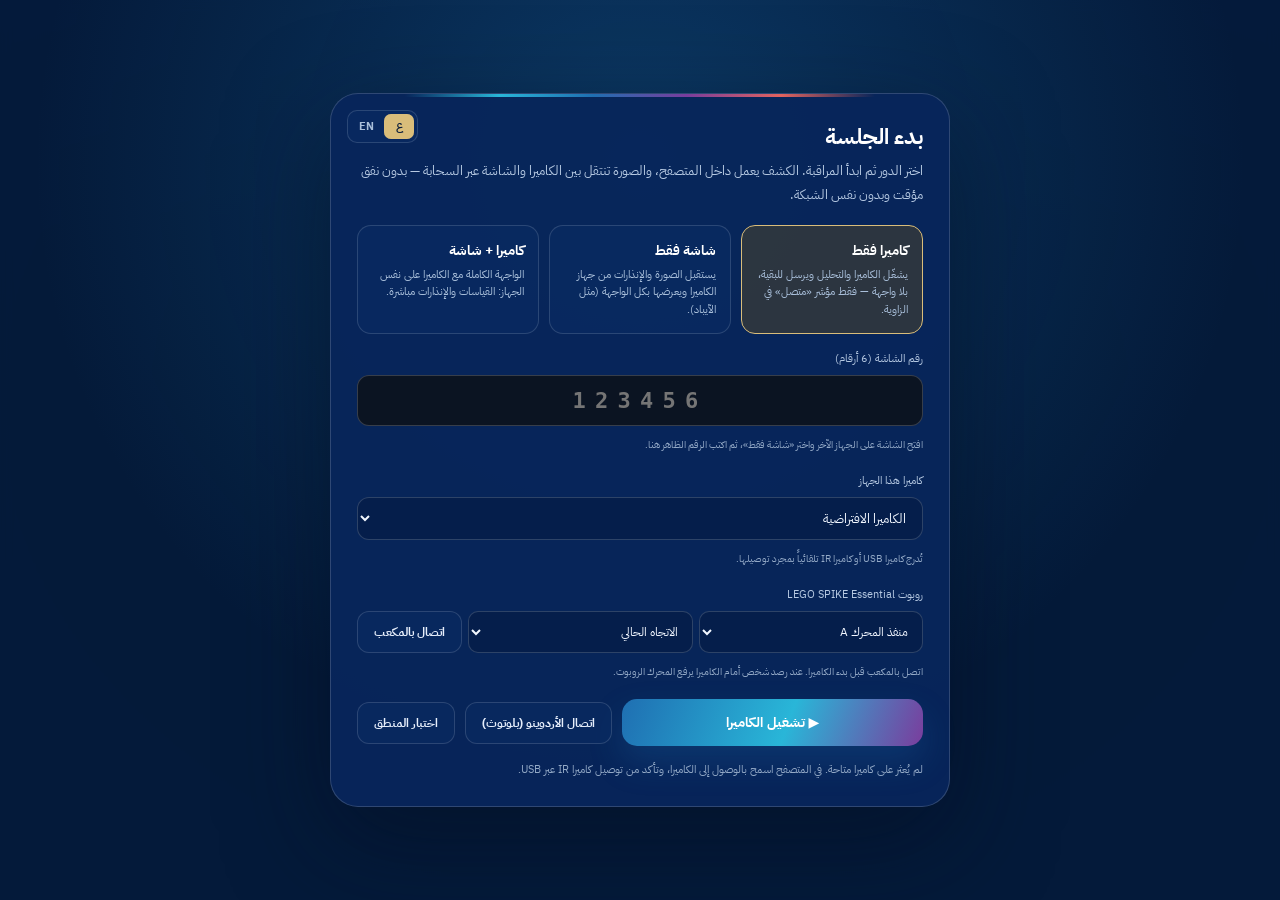
==== commit 3077115a: "Build SPIKE connection controls" ====
--- a/site/public/index.html
+++ b/site/public/index.html
@@ -32,6 +32,10 @@
     </div>
 
     <div class="chips">
+      <div class="camera-switch" id="camera-switch">
+        <button class="chip chip-btn camera-switch-btn" id="btn-camera-switch" type="button" data-i18n-title="camera.switch" title="تغيير الكاميرا"><i></i><b data-i18n="camera.switch">تغيير الكاميرا</b></button>
+        <select id="active-camera-select" data-i18n-aria="camera.select" aria-label="اختيار الكاميرا" hidden><option value="">الكاميرا الافتراضية</option></select>
+      </div>
       <span class="chip" id="chip-role"><i></i><b data-i18n="chip.role">دور</b> <span>—</span></span>
       <span class="chip" id="chip-ai"><i></i><b data-i18n="chip.ai">AI</b> <span>—</span></span>
       <button class="chip chip-btn" id="chip-serial" title="Arduino">
@@ -160,6 +164,22 @@
         <p class="field-hint" data-i18n="setup.hint">تُدرج كاميرا USB أو كاميرا IR تلقائياً بمجرد توصيلها.</p>
       </div>
 
+      <div class="field spike-connect-row">
+        <label for="spike-port">روبوت LEGO SPIKE Essential</label>
+        <div class="serial-row">
+          <select id="spike-port" aria-label="منفذ محرك SPIKE">
+            <option value="A">منفذ المحرك A</option>
+            <option value="B">منفذ المحرك B</option>
+          </select>
+          <select id="spike-direction" aria-label="اتجاه حركة المحرك">
+            <option value="1">الاتجاه الحالي</option>
+            <option value="-1">عكس الاتجاه</option>
+          </select>
+          <button class="ghost" id="btn-connect-spike">اتصال بالمكعب</button>
+        </div>
+        <p class="field-hint" id="spike-state">اتصل بالمكعب قبل بدء الكاميرا. عند رصد شخص أمام الكاميرا يرفع المحرك الروبوت.</p>
+      </div>
+
       <div class="setup-actions">
         <button class="primary" id="btn-start" data-i18n="setup.start">▶ بدء المراقبة</button>
         <button class="ghost" id="btn-serial" data-i18n="setup.serial">اتصال الأردوينو (بلوتوث)</button>
--- a/site/public/styles.css
+++ b/site/public/styles.css
@@ -268,21 +268,6 @@
 }
 .rail-list { display: flex; flex-direction: column; gap: 8px; overflow-y: auto; }
 .rail-empty { font-size: 10.5px; color: #61748c; margin: 4px 0; line-height: 1.7; }
-.shot {
-  position: relative;
-  border-radius: 10px;
-  overflow: hidden;
-  border: 1px solid rgba(90, 130, 170, 0.3);
-  background: #0b1220;
-  aspect-ratio: 16 / 10;
-}
-.shot img { width: 100%; height: 100%; object-fit: cover; display: block; }
-.shot time {
-  position: absolute; bottom: 0; inset-inline: 0;
-  font-size: 9.5px; padding: 3px 6px;
-  background: linear-gradient(transparent, rgba(0, 0, 0, 0.85));
-  direction: ltr; text-align: start;
-}
 
 /* ------------------------------ bottombar ------------------------------- */
 .bottombar {
@@ -810,9 +795,6 @@
   font-size: 16px;
   cursor: pointer;
 }
-.shot { cursor: zoom-in; }
-.shot:hover { border-color: rgba(46, 230, 200, 0.6); }
-
 .hidden { display: none !important; }
 .hidden-soft { visibility: hidden; }
 
@@ -883,3 +865,16 @@
   .sidebar { display: none; }
 }
 
+
+
+/* Camera switch stays visible beside the status pills in dashboard modes. */
+.camera-switch { display: flex; align-items: center; gap: 8px; opacity: 1; pointer-events: auto; }
+.camera-switch-btn { cursor: pointer; font: inherit; }
+.camera-switch-btn:hover { border-color: var(--teal); }
+.camera-switch select:not([hidden]) { max-width: min(240px, 48vw); padding: 5px 10px; border: 1px solid var(--line); border-radius: 999px; background: var(--glass-strong); color: var(--text); font: inherit; font-size: 11.5px; }
+body.cam-shell .camera-switch { display: none; }
+
+/* Black box keeps incident timestamps and labels without image thumbnails. */
+.incident-entry { display: flex; align-items: center; justify-content: space-between; gap: 8px; padding: 8px 10px; border: 1px solid var(--line); border-radius: 10px; background: rgba(12, 20, 32, 0.48); font-size: 10px; color: var(--text); }
+.incident-entry span { min-width: 0; overflow: hidden; text-overflow: ellipsis; white-space: nowrap; }
+.incident-entry time { flex: none; color: var(--muted); font-size: 9px; direction: ltr; }
